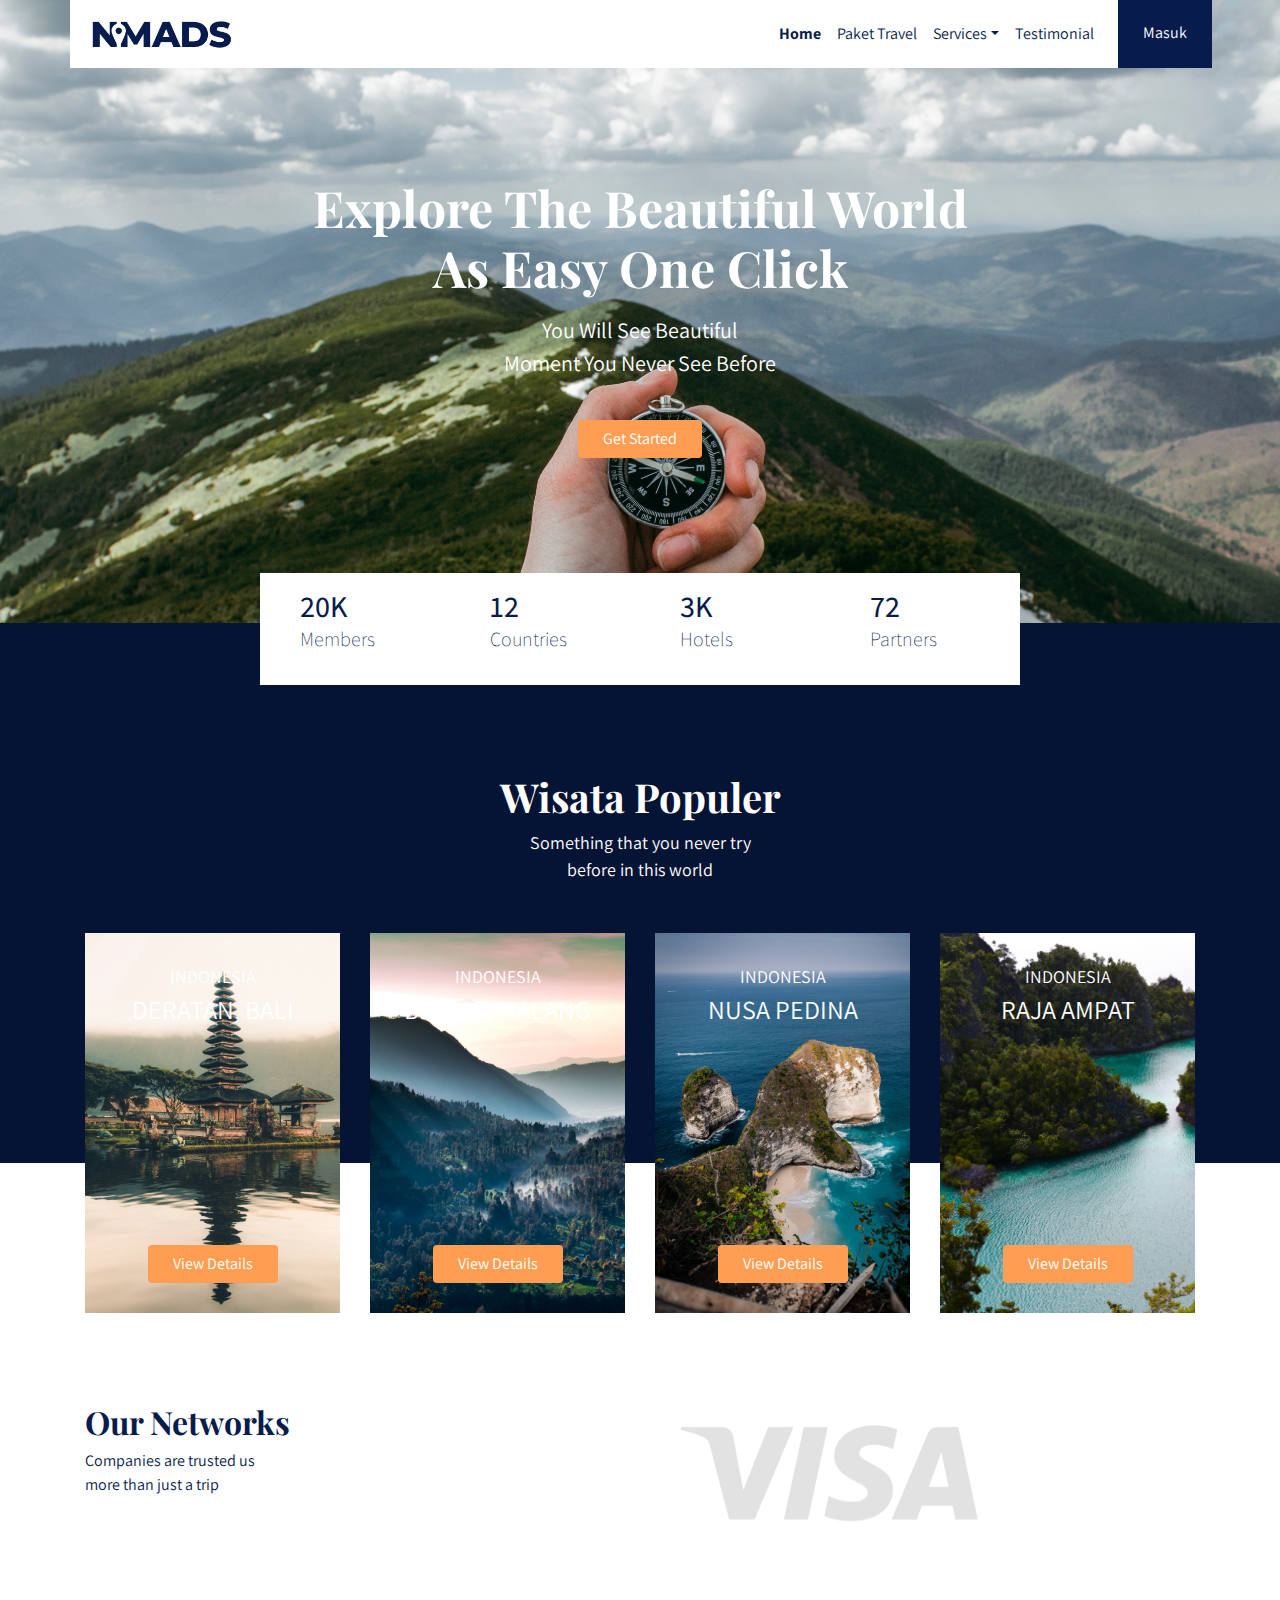
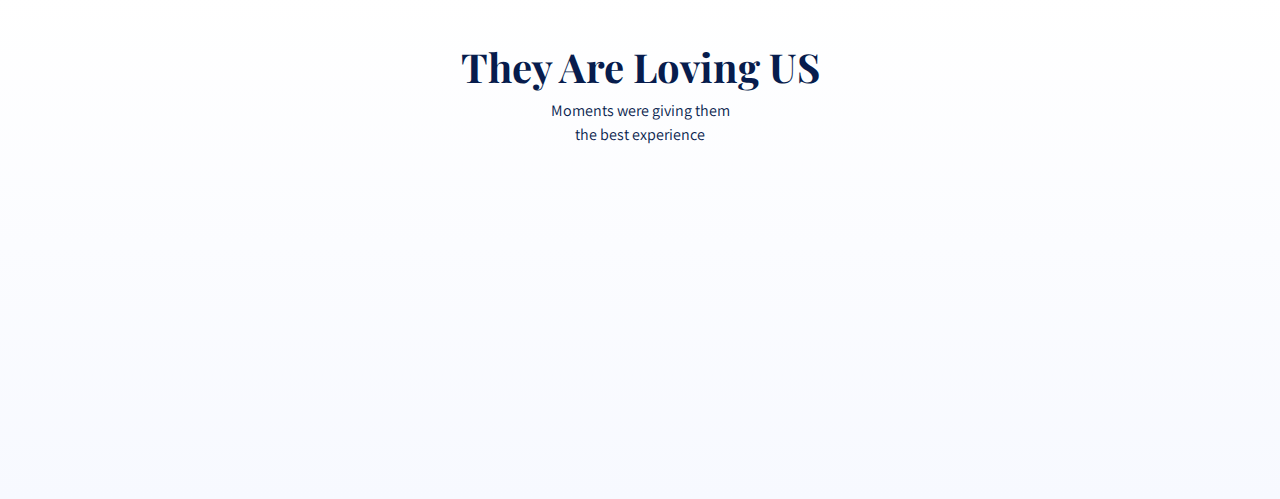
==== index.html @ 349128a0 "baru sampe testimonial" ====
<!DOCTYPE html>
<html lang="en">

<head>
    <meta charset="UTF-8">
    <meta name="viewport" content="width=device-width, initial-scale=1.0">
    <link rel="stylesheet" href="frontend/libraries/bootstrap/css/bootstrap.css">
    <link
        href="https://fonts.googleapis.com/css?family=Assistant:200,300,400,600,700,800|Playfair+Display:400,400i,500,500i,600,600i,700,700i,800,800i,900,900i&display=swap"
        rel="stylesheet">
    <link rel="stylesheet" href="frontend/styles/main.css">
    <title>Document</title>
</head>

<body>
    <!-- navbar -->
    <div class="container">
        <nav class="row navbar navbar-expand-lg navbar-light bg-white">
            <a href="#" class="navbar-brand"><img src="frontend/images/logo.png" alt="logo nomand"></a>
            <button class="navbar-toggler navbar-toggler-right" type="button" data-toggle="collapse"
                data-target="#navb">
                <span class="navbar-toggler-icon"></span>
            </button>
            <div class="collapse navbar-collapse" id="#navb">
                <ul class="navbar-nav ml-auto mr-3">
                    <li class="nav-item mx md-2">
                        <a href="#" class="nav-link active">Home</a>
                    </li>
                    <li class="nav-item mx md-2">
                        <a href="#" class="nav-link">Paket Travel</a>
                    </li>
                    <li class="nav-item dropdown">
                        <a href="#" class="nav-link dropdown-toggle" id="navbardrop" data-toggle="dropdown">Services</a>
                        <div class="dropdown-menu">
                            <a href="#" class="dropdown-item">Link1</a>
                            <a href="#" class="dropdown-item">Link2</a>
                            <a href="#" class="dropdown-item">Link3</a>
                        </div>
                    </li>
                    <li class="nav-item mx md-2">
                        <a href="#" class="nav-link">Testimonial</a>
                    </li>
                </ul>
                <!-- Moblie Button -->
                <form action="" class="form-inline d-sm-block d-md-none">
                    <button class="btn btn-login my-2 my-sm-0">
                        Masuk
                    </button>
                </form>
                <!-- Dekstop Button -->
                <form action="" class="form-inline my-2 my-lg-0 d-none d-md-block">
                    <button class="btn btn-login btn-navbar-right my-2 my-sm-0 px-4">
                        Masuk
                    </button>
                </form>
            </div>
        </nav>
    </div>
    <!-- header -->
    <header class="text-center">
        <h1>Explore The Beautiful World <br />As Easy One Click</h1>
        <p class="mt-3">You Will See Beautiful <br /> Moment You Never See Before</p>
        <a href="#" class="btn btn-get-started px-4 mt-4">
            Get Started
        </a>
    </header>
    <main>
        <div class="container">
            <section class="section-stats row justify-content-center" id="stats">
                <div class="col-3 col-md-2 stats-detail">
                    <h2>20K</h2>
                    <p>Members</p>
                </div>
                <div class="col-3 col-md-2 stats-detail">
                    <h2>12</h2>
                    <p>Countries</p>
                </div>
                <div class="col-3 col-md-2 stats-detail">
                    <h2>3K</h2>
                    <p>Hotels</p>
                </div>
                <div class="col-3 col-md-2 stats-detail">
                    <h2>72</h2>
                    <p>Partners</p>
                </div>
            </section>
        </div>
        <section class="section-popular" id="popular">
            <div class="container">
                <div class="row">
                    <div class="col text-center section-popular-heading">
                        <h2>Wisata Populer</h2>
                        <p>Something that you never try <br /> before in this world</p>
                    </div>
                </div>
            </div>
        </section>
        <section class="section-popular-content" id="popularContent">
            <div class="container">
                <div class="section-popular-travel row justify-content-center">
                    <div class="col-sm-6 col-md-4 col-lg-3">
                        <div class="card-travel text-center d-flex flex-column"
                            style="background-image: url('frontend/images/bali.jpg');">
                            <div class="travel-country">INDONESIA</div>
                            <div class="travel-location">DERATAN, BALI</div>
                            <div class="travel-button mt-auto">
                                <a href="#" class="btn btn-travel-details px-4"> View Details</a>
                            </div>
                        </div>
                    </div>
                    <div class="col-sm-6 col-md-4 col-lg-3">
                        <div class="card-travel text-center d-flex flex-column"
                            style="background-image: url('frontend/images/bromo.jpg');">
                            <div class="travel-country">INDONESIA</div>
                            <div class="travel-location">BROMO, MALANG</div>
                            <div class="travel-button mt-auto">
                                <a href="#" class="btn btn-travel-details px-4"> View Details</a>
                            </div>
                        </div>
                    </div>
                    <div class="col-sm-6 col-md-4 col-lg-3">
                        <div class="card-travel text-center d-flex flex-column"
                            style="background-image: url('frontend/images/nusa_pedina.jpg');">
                            <div class="travel-country">INDONESIA</div>
                            <div class="travel-location">NUSA PEDINA</div>
                            <div class="travel-button mt-auto">
                                <a href="#" class="btn btn-travel-details px-4"> View Details</a>
                            </div>
                        </div>
                    </div>
                    <div class="col-sm-6 col-md-4 col-lg-3">
                        <div class="card-travel text-center d-flex flex-column"
                            style="background-image: url('frontend/images/raja_ampat.jpg');">
                            <div class="travel-country">INDONESIA</div>
                            <div class="travel-location">RAJA AMPAT</div>
                            <div class="travel-button mt-auto">
                                <a href="#" class="btn btn-travel-details px-4"> View Details</a>
                            </div>
                        </div>
                    </div>
                </div>
            </div>
        </section>
        <section class="section-networks" id="networks">
            <div class="container">
                <div class="row">
                    <div class="col-md-4">
                        <h2>Our Networks</h2>
                        <p>Companies are trusted us <br /> more than just a trip</p>
                    </div>
                    <div class="col-md-8 text-center">
                        <img src="frontend/images/visa.png" alt="" class="img-partner">
                    </div>
                </div>
            </div>
        </section>
        <section class="section-testimonial-heading" id="testimonialHeading">
            <div class="container">
                <div class="row">
                    <div class="col text-center">
                        <h2>They Are Loving US</h2>
                        <p>Moments were giving them <br/> the best experience</p>
                    </div>
                </div>
            </div>
        </section>

    </main>
    <script src="frontend/libraries/jquery/jquery-3.4.1.min.js"></script>
    <script src="frontend/libraries/bootstrap/js/bootstrap.js"></script>
    <script src="frontend/libraries/retina/retina.min.js"></script>
</body>

</html>
---- frontend/styles/main.css ----
body {
  background-color: #e4e6eb;
  font-family: 'Assistant', sans-serif;
  color: #071C4d;
}

.navbar-brand img {
  max-height: 40px;
}

.navbar-light .navbar-nav .nav-link {
  color: #071c4d;
}

.navbar-light .navbar-nav .nav-link.active {
  font-weight: bold;
  color: #071c4d !important;
}

.btn-navbar-right {
  margin-top: -10px !important;
  margin-bottom: -8px !important;
  margin-right: -18px !important;
  height: 70px;
  border-radius: 0px;
}

.btn-login {
  background-color: #071C4d;
  color: #ffffff;
}

.btn-login:hover {
  background-color: #1E3771;
  color: #ffffff;
}

header {
  padding: 180px 0 165px;
  background-image: url("../images/header.jpg");
  background-size: cover;
  margin-top: -70px;
}

header h1,
header p {
  color: white;
}

header h1 {
  font-family: 'Playfair Display', serif;
  font-weight: bold;
  font-size: 50px;
}

header p {
  font-size: 22px;
}

header .btn-get-started {
  background-color: #ff9e53;
  color: white;
}

header .btn-get-started:hover {
  background-color: #ffaa69;
  color: white;
}

.section-stats {
  margin-top: -50px;
}

.section-stats .stats-detail {
  padding: 15px;
  background-color: white;
  padding-left: 40px;
}

.section-stats h2 {
  font-size: 30px;
  margin-bottom: 0;
}

.section-stats p {
  font-size: 20px;
  font-weight: lighter;
}

.section-popular {
  min-height: 540px;
  background-color: #051334;
  margin-top: -62px;
  margin-bottom: -230px;
}

.section-popular .section-popular-heading {
  margin-top: 150px;
}

.section-popular .section-popular-heading h2,
.section-popular .section-popular-heading p {
  color: white;
}

.section-popular .section-popular-heading h2 {
  font-family: 'Playfair Display', serif;
  font-weight: bold;
  font-size: 40px;
}

.section-popular .section-popular-heading p {
  font-size: 18px;
}

.section-popular-content .section-popular-travel .card-travel {
  min-height: 380px;
  background-color: white;
  color: white;
  padding: 30px;
  background-size: cover;
  margin-bottom: 20px;
}

.section-popular-content .section-popular-travel .travel-country {
  font-size: 18px;
  color: white;
}

.section-popular-content .section-popular-travel .travel-location {
  font-size: 26px;
  color: white;
}

.section-popular-content .section-popular-travel .travel-button .btn-travel-details {
  background-color: #ff9e53;
  color: white;
}

.section-popular-content .section-popular-travel .travel-button .btn-travel-details:hover {
  background-color: #ffaa69;
  color: white;
}

.section-networks {
  background-color: white;
  margin-top: -170px;
  padding-top: 240px;
  padding-bottom: 50px;
}

.section-networks h2 {
  font-family: 'Playfair Display', serif;
  font-weight: bold;
}

.section-networks img {
  max-width: 100%;
}

.section-testimonial-heading {
  padding-top: 50px;
  min-height: 506px;
  background: -webkit-gradient(linear, left top, left bottom, from(white), to(#f7f9ff));
  background: linear-gradient(white 0%, #f7f9ff 100%);
}

.section-testimonial-heading h2 {
  font-family: 'Playfair Display', serif;
  font-weight: bold;
  font-size: 40px;
}
/*# sourceMappingURL=main.css.map */
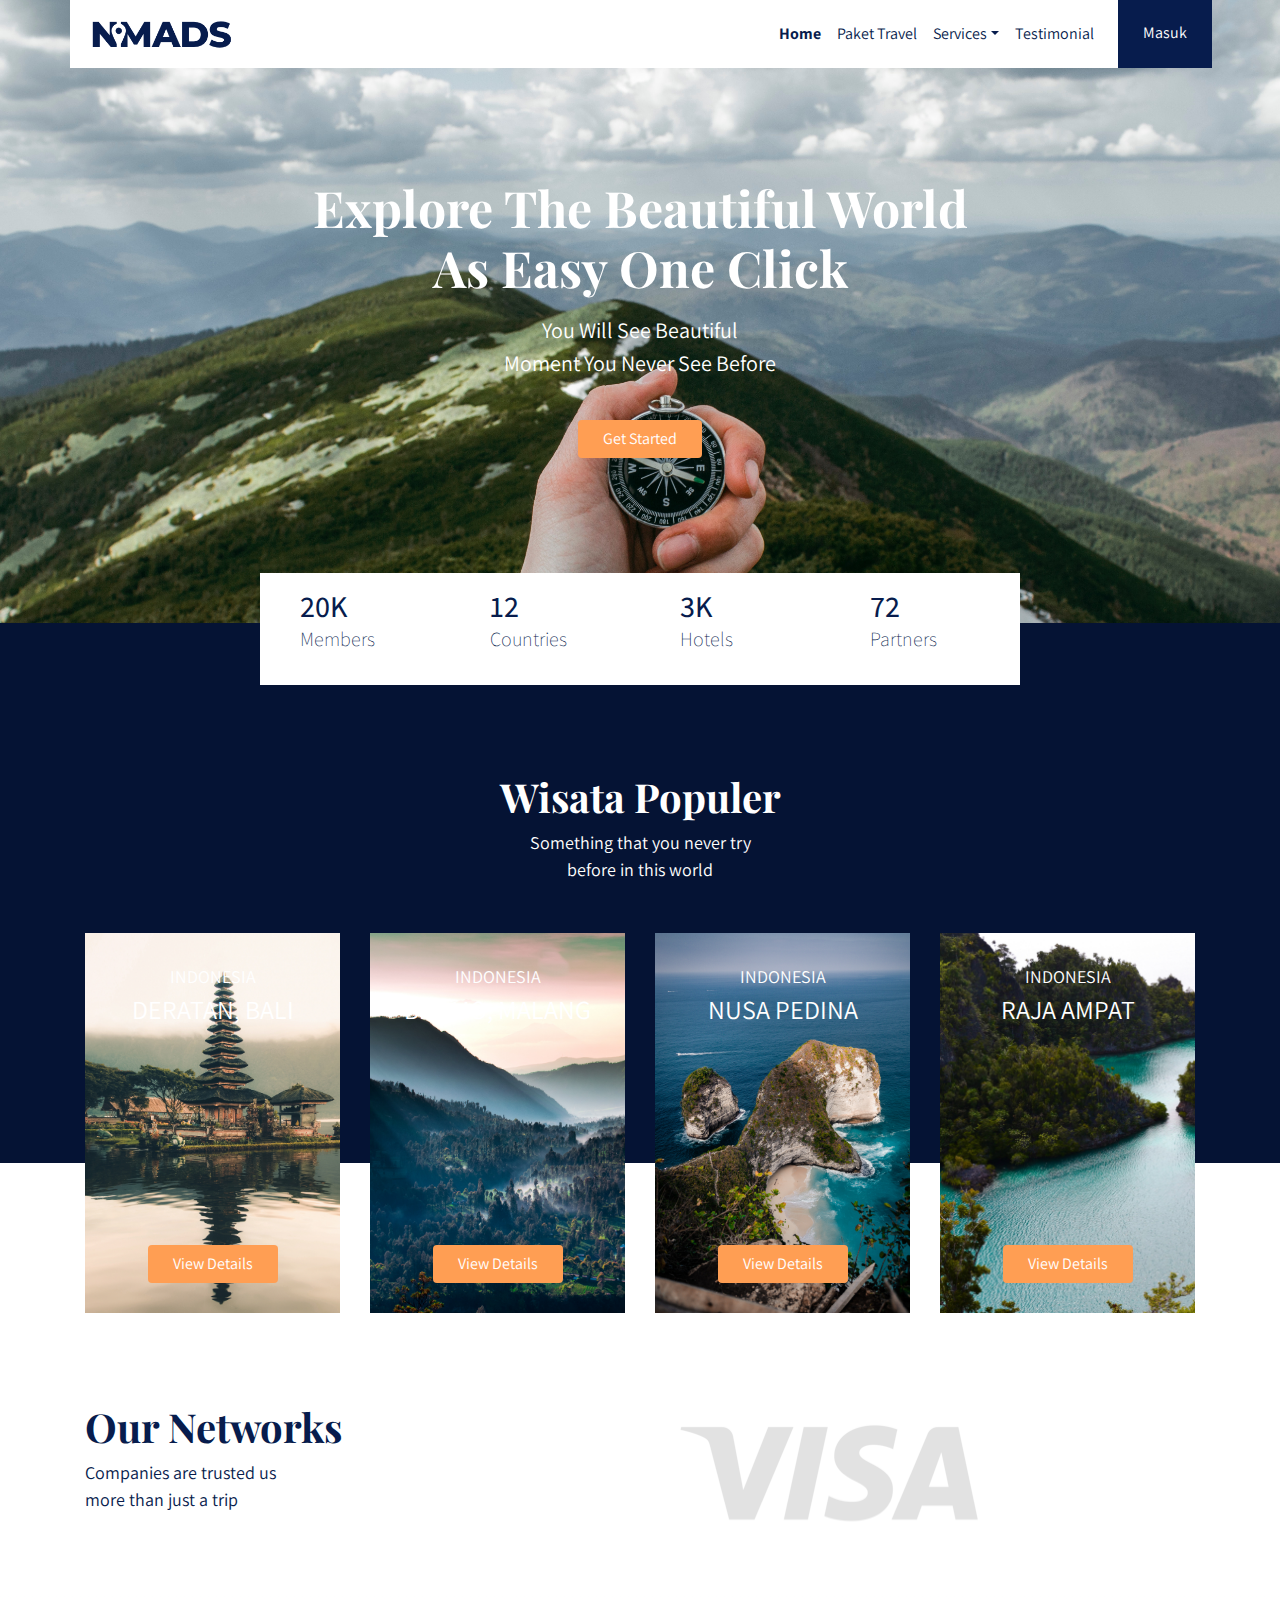
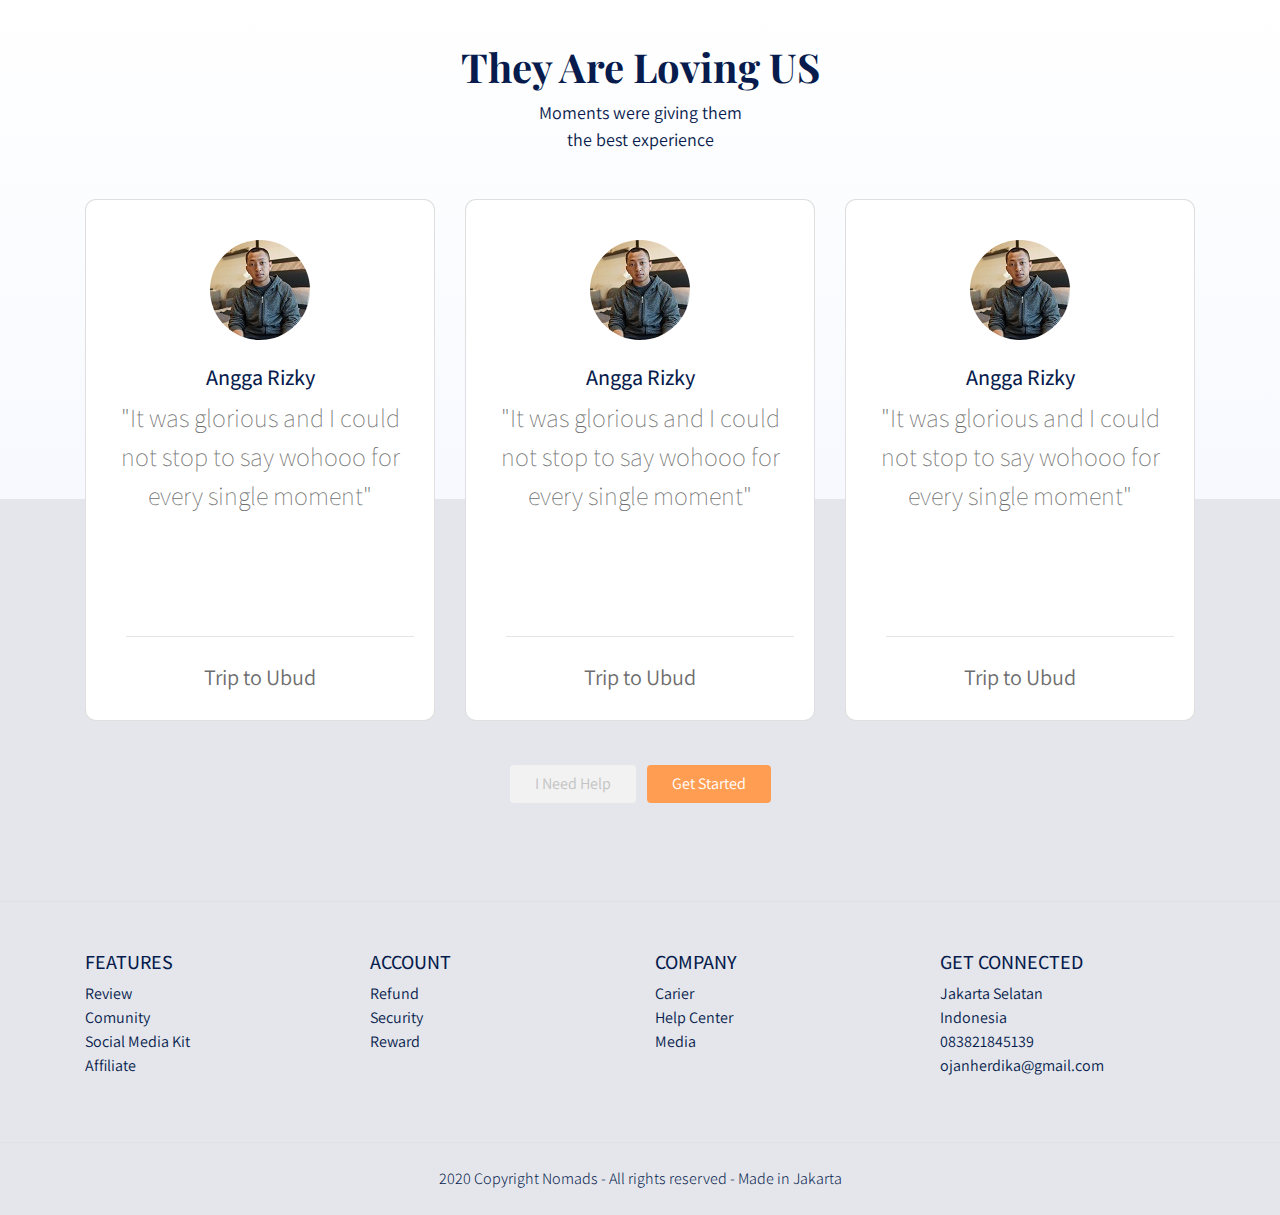
==== commit cdeaab13: "HOME PAGE DONE!" ====
--- a/index.html
+++ b/index.html
@@ -159,13 +159,120 @@
                 <div class="row">
                     <div class="col text-center">
                         <h2>They Are Loving US</h2>
-                        <p>Moments were giving them <br/> the best experience</p>
-                    </div>
-                </div>
-            </div>
-        </section>
-
+                        <p>Moments were giving them <br /> the best experience</p>
+                    </div>
+                </div>
+            </div>
+        </section>
+        <section class="section section-testimonial-content" id="testimonialContent">
+            <div class="container">
+                <div class="section-popular-travel row justify-content-center">
+                    <div class="col-sm-6 col-md-6 col-lg-4">
+                        <div class="card card-testimonial text-center">
+                            <div class="testimonial-content">
+                                <img src="frontend/images/anggaphoto.png" alt="user" class="mb-4 rounded-circle">
+                                <h3 class="mb4">Angga Rizky</h3>
+                                <p class="testimonial">
+                                    "It was glorious and I could not stop to say wohooo for every single moment"
+                                </p>
+                            </div>
+                            <hr>
+                            <p class="trip-to mt-2">
+                                Trip to Ubud
+                            </p>
+                        </div>
+                    </div>
+                    <div class="col-sm-6 col-md-6 col-lg-4">
+                        <div class="card card-testimonial text-center">
+                            <div class="testimonial-content">
+                                <img src="frontend/images/anggaphoto.png" alt="user" class="mb-4 rounded-circle">
+                                <h3 class="mb4">Angga Rizky</h3>
+                                <p class="testimonial">
+                                    "It was glorious and I could not stop to say wohooo for every single moment"
+                                </p>
+                            </div>
+                            <hr>
+                            <p class="trip-to mt-2">
+                                Trip to Ubud
+                            </p>
+                        </div>
+                    </div>
+                    <div class="col-sm-6 col-md-6 col-lg-4">
+                        <div class="card card-testimonial text-center">
+                            <div class="testimonial-content">
+                                <img src="frontend/images/anggaphoto.png" alt="user" class="mb-4 rounded-circle">
+                                <h3 class="mb4">Angga Rizky</h3>
+                                <p class="testimonial">
+                                    "It was glorious and I could not stop to say wohooo for every single moment"
+                                </p>
+                            </div>
+                            <hr>
+                            <p class="trip-to mt-2">
+                                Trip to Ubud
+                            </p>
+                        </div>
+                    </div>
+                </div>
+                <div class="row">
+                    <div class="col-12 text-center">
+                        <a href="#" class="btn btn-need-help px-4 mt-4 mx-1">I Need Help</a>
+                        <a href="#" class="btn btn-get-started px-4 mt-4 mx-1">Get Started</a>
+                    </div>
+                </div>
+            </div>
+        </section>
     </main>
+    <footer class="section-footer mt-5 mb-4 border-top">
+        <div class="container pt-5 pb-5">
+            <div class="row justify-content-center">
+                <div class="col-12">
+                    <div class="row">
+                        <div class="col-12 col-lg-3">
+                            <h5>FEATURES</h5>
+                            <ul class="list-unstyled">
+                                <li><a href="#">Review</a></li>
+                                <li><a href="#">Comunity</a></li>
+                                <li><a href="#">Social Media Kit</a></li>
+                                <li><a href="#">Affiliate</a></li>
+                            </ul>
+                        </div>
+                        <div class="col-12 col-lg-3">
+                            <h5>ACCOUNT</h5>
+                            <ul class="list-unstyled">
+                                <li><a href="#">Refund</a></li>
+                                <li><a href="#">Security</a></li>
+                                <li><a href="#">Reward</a></li>
+                            </ul>
+                        </div>
+                        <div class="col-12 col-lg-3">
+                            <h5>COMPANY</h5>
+                            <ul class="list-unstyled">
+                                <li><a href="#">Carier</a></li>
+                                <li><a href="#">Help Center</a></li>
+                                <li><a href="#">Media</a></li>
+                            </ul>
+                        </div>
+                        <div class="col-12 col-lg-3">
+                            <h5>GET CONNECTED</h5>
+                            <ul class="list-unstyled">
+                                <li><a href="#">Jakarta Selatan</a></li>
+                                <li><a href="#">Indonesia</a></li>
+                                <li><a href="#">083821845139</a></li>
+                                <li><a href="#">ojanherdika@gmail.com</a></li>
+                            </ul>
+                        </div>
+                    </div>
+                </div>
+            </div>
+        </div>
+        <div class="container-fluid">
+            <div class="row border-top justify-content-center align-items-center pt-4">
+                <div class="col-auto text-gray-500 font-weight-light">
+                    2020 Copyright Nomads - All rights reserved - Made in Jakarta
+                </div>
+            </div>
+        </div>
+    </footer>
     <script src="frontend/libraries/jquery/jquery-3.4.1.min.js"></script>
     <script src="frontend/libraries/bootstrap/js/bootstrap.js"></script>
     <script src="frontend/libraries/retina/retina.min.js"></script>
--- a/frontend/styles/main.css
+++ b/frontend/styles/main.css
@@ -152,6 +152,11 @@
 .section-networks h2 {
   font-family: 'Playfair Display', serif;
   font-weight: bold;
+  font-size: 40px;
+}
+
+.section-networks p {
+  font-size: 18px;
 }
 
 .section-networks img {
@@ -170,4 +175,70 @@
   font-weight: bold;
   font-size: 40px;
 }
+
+.section-testimonial-heading p {
+  font-size: 18px;
+}
+
+.section-testimonial-content {
+  margin-top: -300px;
+  padding-bottom: 50px;
+}
+
+.section-testimonial-content .card-testimonial {
+  padding: 40px 20px 10px;
+  border-radius: 11px;
+  margin-bottom: 20px;
+}
+
+.section-testimonial-content .card-testimonial .testimonial-content {
+  min-height: 380px;
+}
+
+.section-testimonial-content .card-testimonial h3 {
+  font-size: 22px;
+}
+
+.section-testimonial-content .card-testimonial .testimonial {
+  font-weight: 200;
+  font-size: 26px;
+  text-align: center;
+  color: #6e6e6e;
+  min-height: 160px;
+}
+
+.section-testimonial-content .card-testimonial .trip-to {
+  font-weight: normal;
+  font-size: 22px;
+  color: #6e6e6e;
+}
+
+.section-testimonial-content .card-testimonial hr {
+  margin-left: 20px;
+  scroll-margin-right: 20px;
+}
+
+.section-testimonial-content .btn-get-started {
+  background-color: #ff9e53;
+  color: #fff;
+}
+
+.section-testimonial-content .btn-get-started:hover {
+  background-color: #ffaa69;
+  color: #fff;
+}
+
+.section-testimonial-content .btn-need-help {
+  background-color: #f2f2f2;
+  color: #c3c3c3;
+}
+
+.section-testimonial-content .btn-need-help:hover {
+  background-color: #FAFAFA;
+  color: #c3c3c3;
+}
+
+.section-footer a {
+  color: #071C4d;
+}
 /*# sourceMappingURL=main.css.map */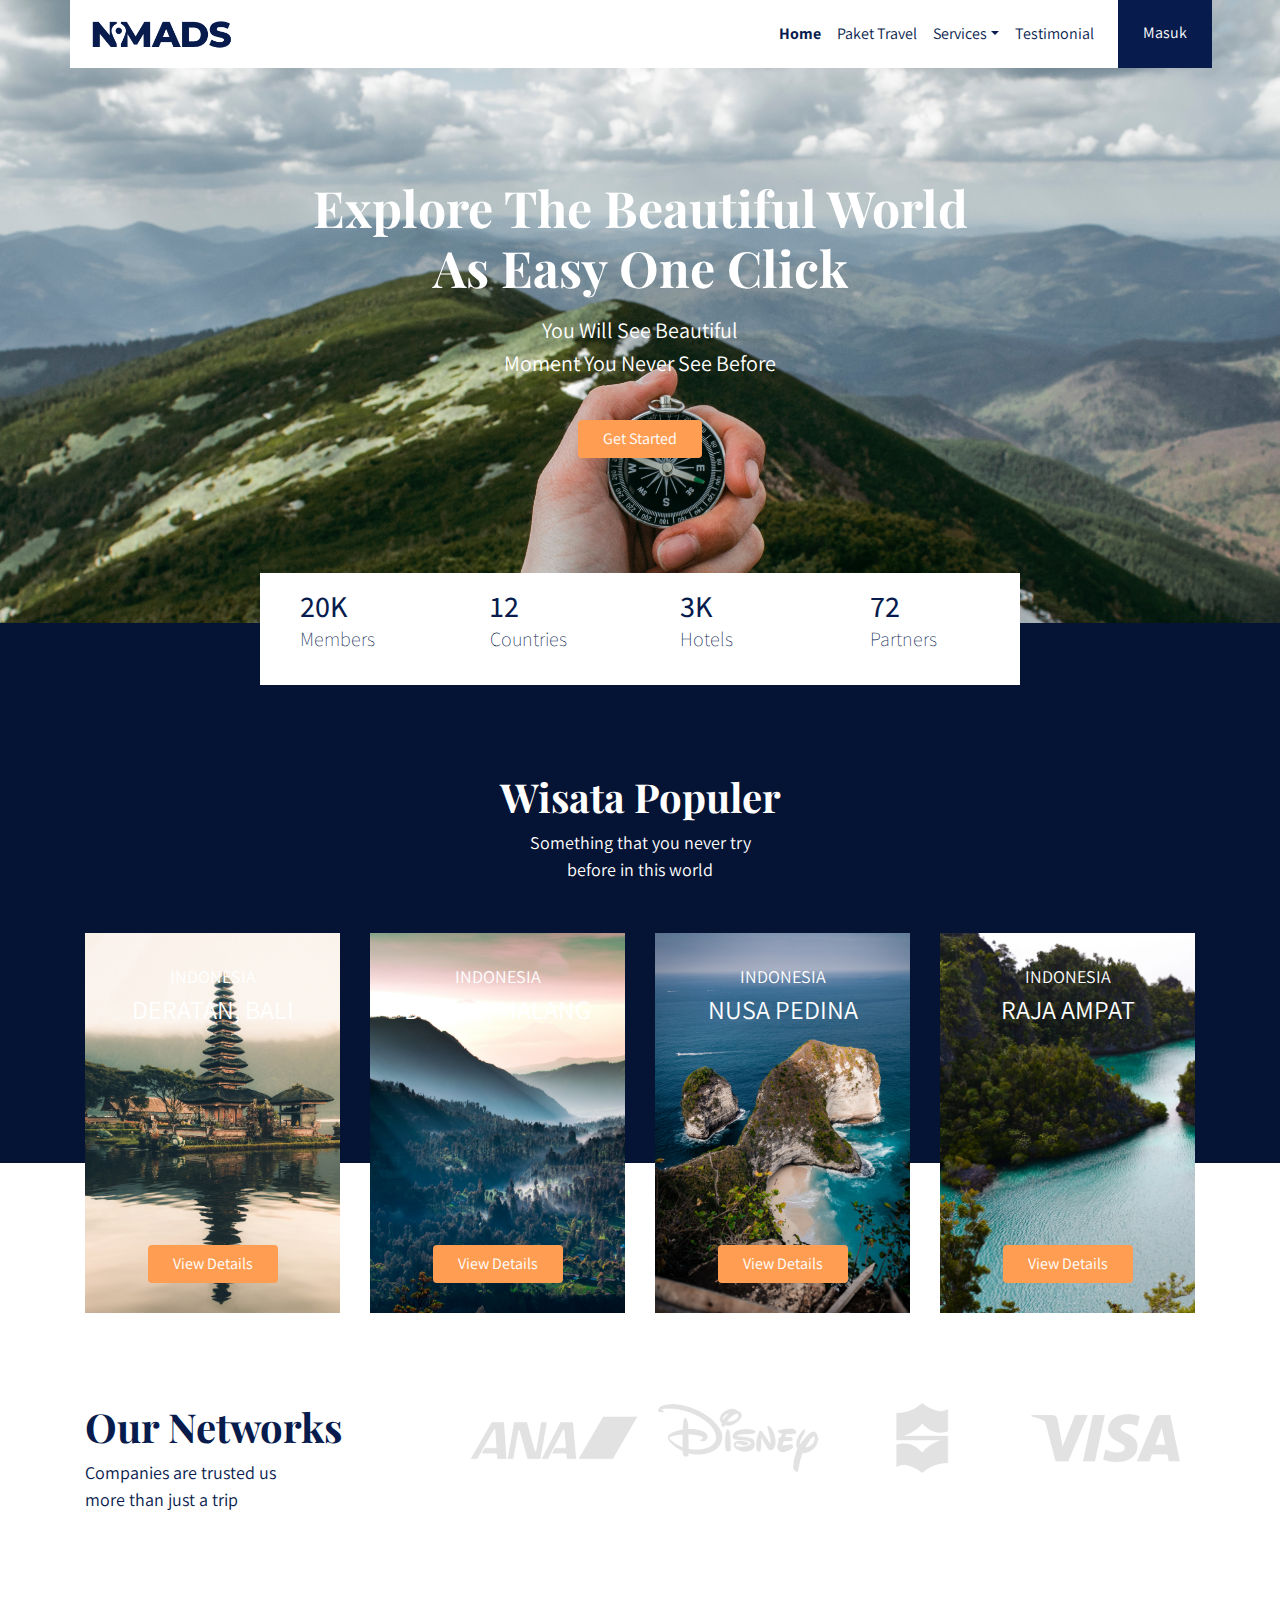
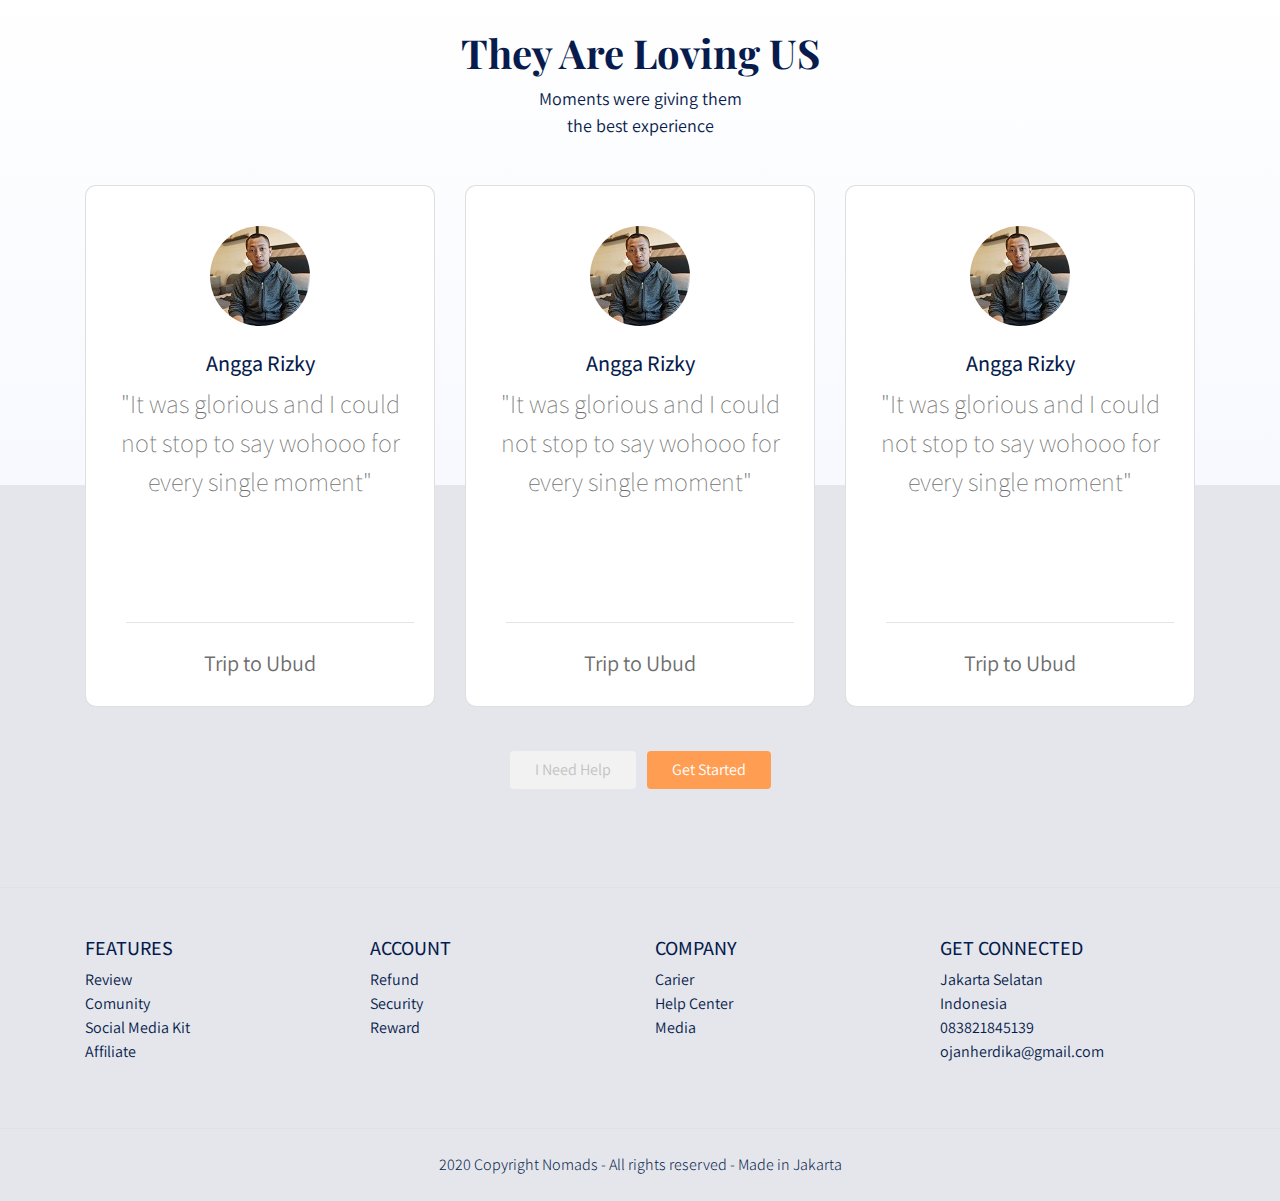
==== commit 0a081578: "add detail page (done)" ====
--- a/index.html
+++ b/index.html
@@ -27,7 +27,7 @@
                         <a href="#" class="nav-link active">Home</a>
                     </li>
                     <li class="nav-item mx md-2">
-                        <a href="#" class="nav-link">Paket Travel</a>
+                        <a href="detail.html" class="nav-link">Paket Travel</a>
                     </li>
                     <li class="nav-item dropdown">
                         <a href="#" class="nav-link dropdown-toggle" id="navbardrop" data-toggle="dropdown">Services</a>
@@ -149,7 +149,7 @@
                         <p>Companies are trusted us <br /> more than just a trip</p>
                     </div>
                     <div class="col-md-8 text-center">
-                        <img src="frontend/images/visa.png" alt="" class="img-partner">
+                        <img src="frontend/images/partner.png" alt="" class="img-partner">
                     </div>
                 </div>
             </div>
--- a/frontend/styles/main.css
+++ b/frontend/styles/main.css
@@ -241,4 +241,113 @@
 .section-footer a {
   color: #071C4d;
 }
+
+.section-details-header {
+  min-height: 310px;
+  background: #e4e6eb;
+  margin-top: -68px;
+}
+
+.section-details-content {
+  margin-top: -210px;
+  min-height: 100vh;
+}
+
+.section-details-content .breadcrumb {
+  background-color: transparent;
+  padding: 0;
+  margin-bottom: 30px;
+}
+
+.section-details-content .breadcrumb-item.active {
+  font-weight: bold;
+  color: #071c4d;
+}
+
+.section-details-content .card-details {
+  padding: 30px;
+  border-radius: 11px;
+}
+
+.section-details-content .card-details h1 {
+  font-size: 26px;
+}
+
+.section-details-content .card-details h2 {
+  font-size: 20px;
+}
+
+.section-details-content .card-details p {
+  font-size: 18px;
+  color: #b1b1b1;
+}
+
+.section-details-content .card-right {
+  border-bottom-left-radius: 0;
+  border-bottom-right-radius: 0;
+  border-bottom: 0;
+}
+
+.section-details-content .features {
+  margin-top: 20px;
+}
+
+.section-details-content .features h3 {
+  font-size: 18px;
+  color: #071C4d;
+  margin-bottom: 0;
+}
+
+.section-details-content .features p {
+  margin-bottom: 0;
+}
+
+.section-details-content .features .description {
+  margin-left: 10px;
+  overflow: hidden;
+  float: left;
+}
+
+.section-details-content .features .features-image {
+  width: 45px;
+  height: 45px;
+  float: left;
+}
+
+.section-details-content .gallery .xzoom-container {
+  display: block;
+}
+
+.section-details-content .gallery .xzoom-container .xzoom {
+  width: 100%;
+  -webkit-box-shadow: none;
+          box-shadow: none;
+  margin-bottom: 10px;
+}
+
+.section-details-content .gallery .xzoom-container .xactive {
+  border: 3px solid #1abc9c;
+  -webkit-box-shadow: none;
+          box-shadow: none;
+}
+
+.section-details-content .members .member-image {
+  width: 40px;
+  height: 40px;
+}
+
+.section-details-content .join-container {
+  margin-top: -16px;
+}
+
+.section-details-content .btn-join-now {
+  background-color: #ff9e53;
+  color: white;
+  border-radius: none;
+}
+
+.section-details-content .btn-join-now:hover {
+  background-color: #f1bc93;
+  color: white;
+}
 /*# sourceMappingURL=main.css.map */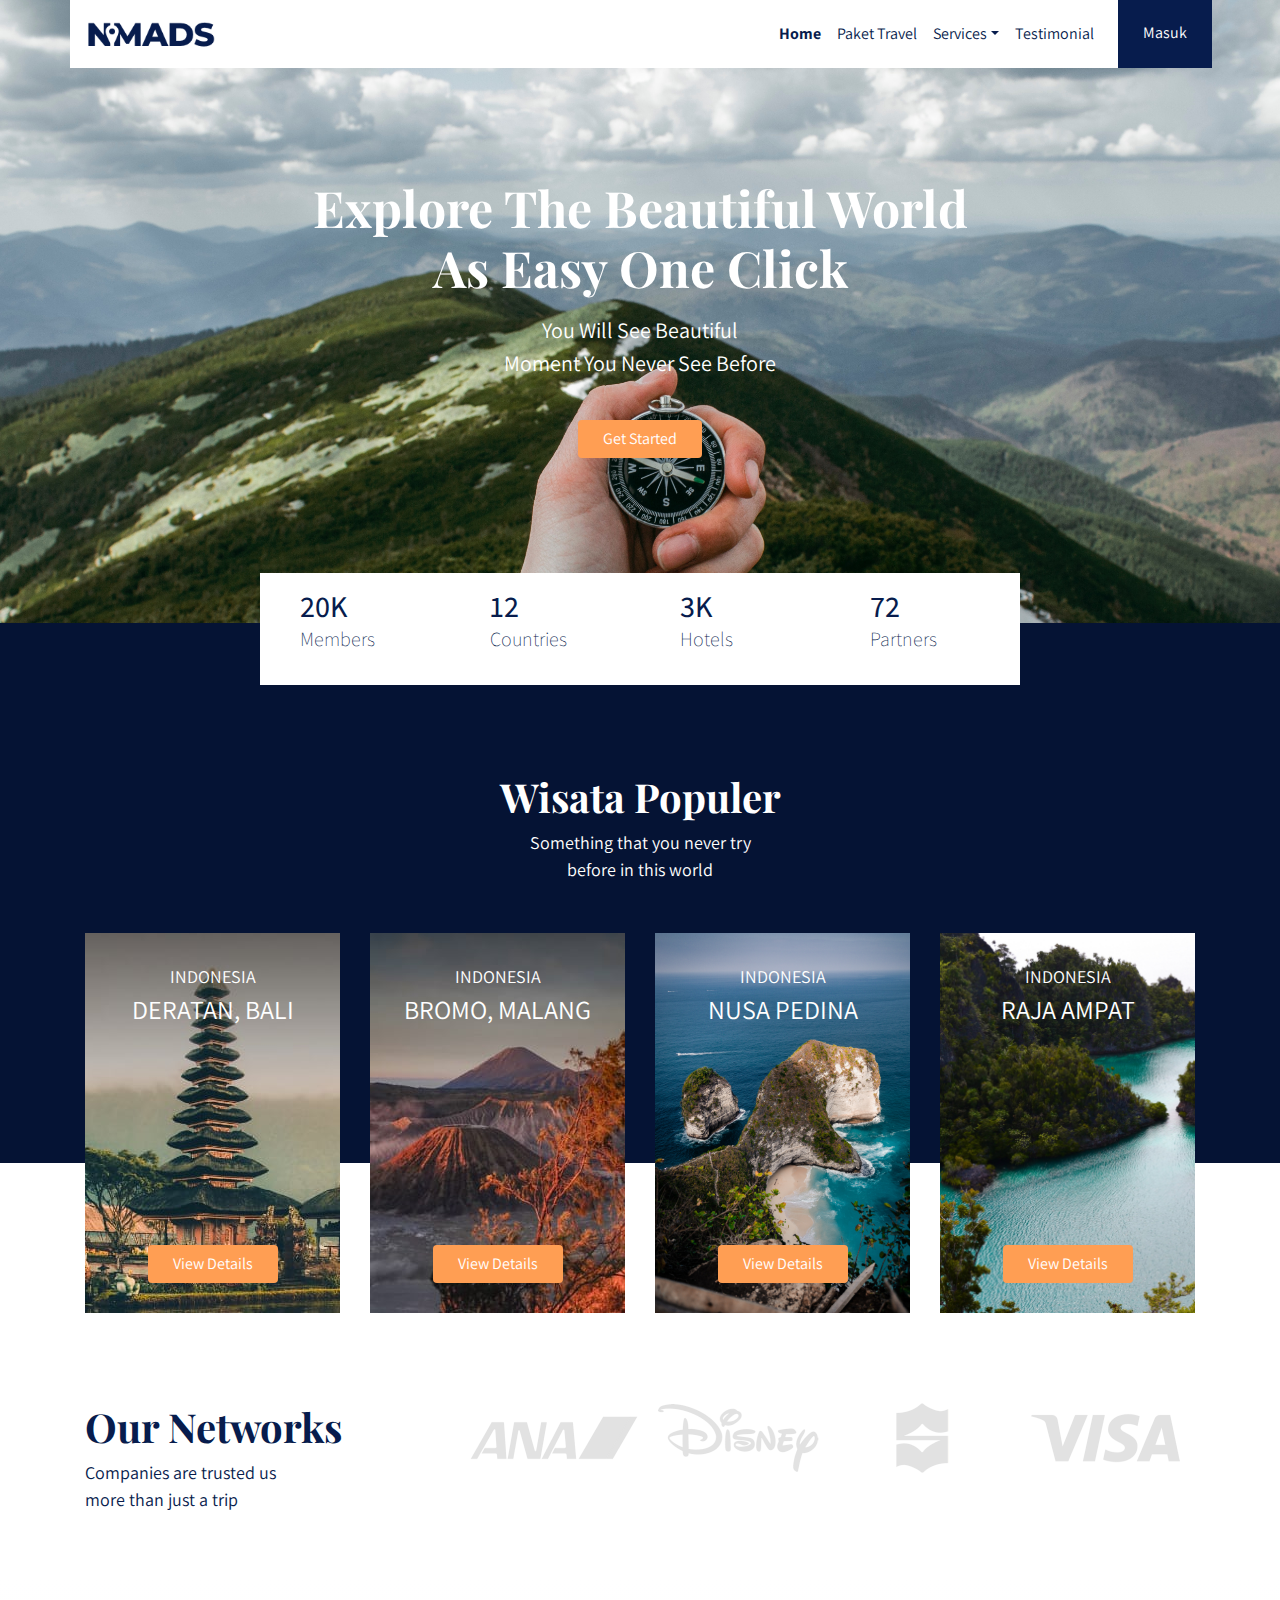
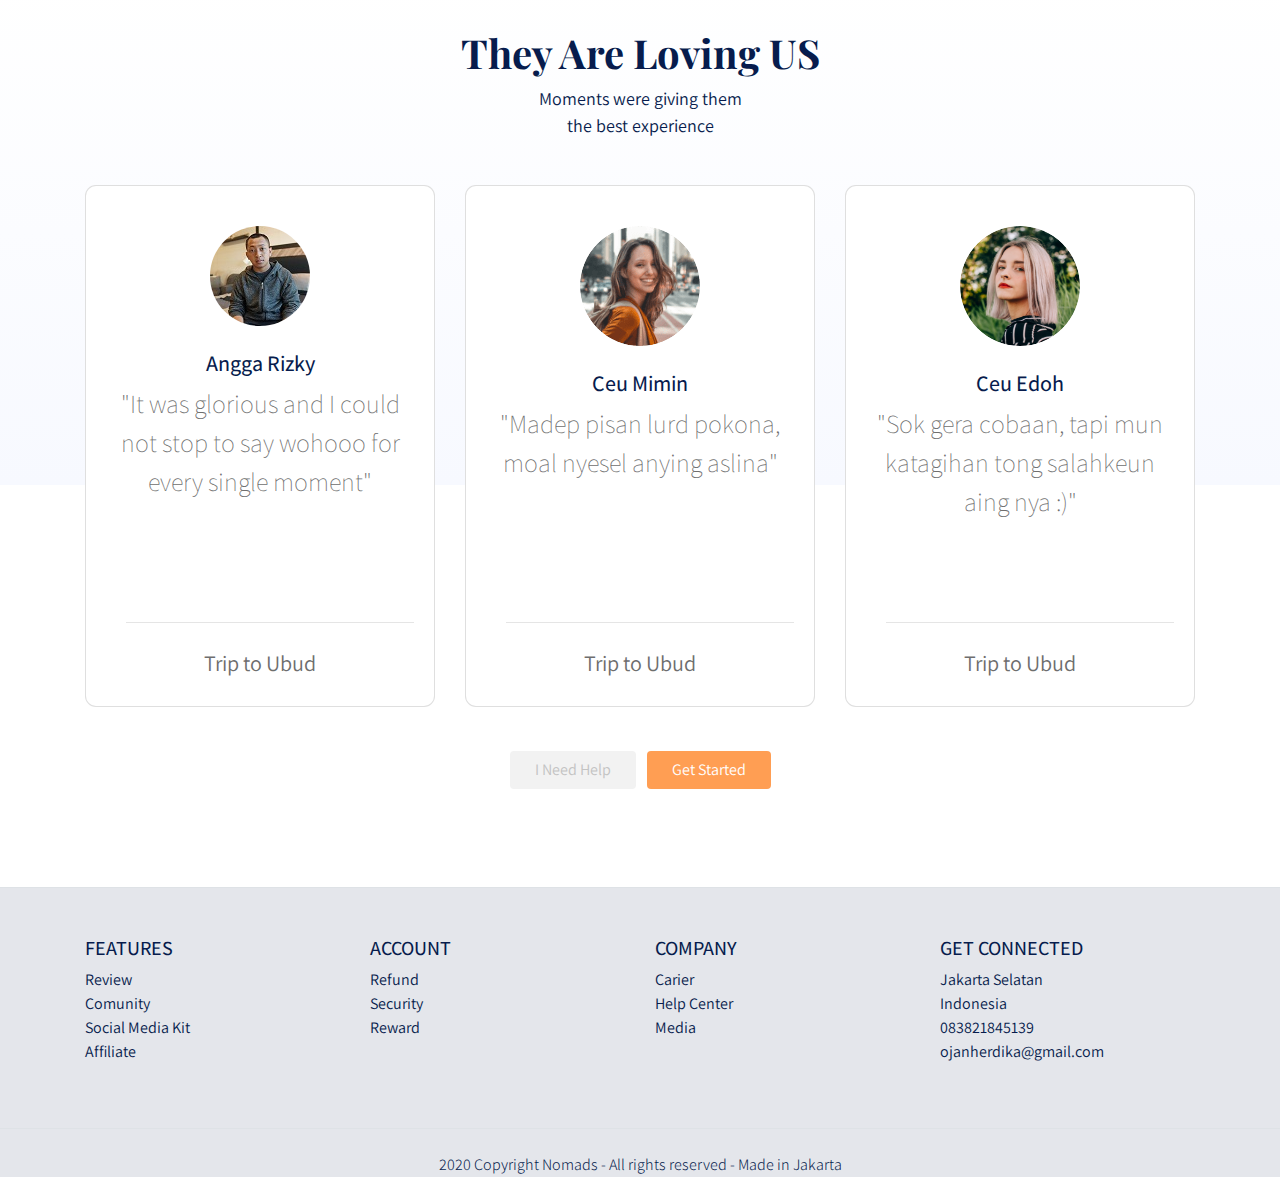
==== commit 53c52aa9: "SLICING DONE!" ====
--- a/index.html
+++ b/index.html
@@ -100,21 +100,21 @@
                 <div class="section-popular-travel row justify-content-center">
                     <div class="col-sm-6 col-md-4 col-lg-3">
                         <div class="card-travel text-center d-flex flex-column"
-                            style="background-image: url('frontend/images/bali.jpg');">
+                            style="background-image: url('frontend/images/travel-1.jpg');">
                             <div class="travel-country">INDONESIA</div>
                             <div class="travel-location">DERATAN, BALI</div>
                             <div class="travel-button mt-auto">
-                                <a href="#" class="btn btn-travel-details px-4"> View Details</a>
-                            </div>
-                        </div>
-                    </div>
-                    <div class="col-sm-6 col-md-4 col-lg-3">
-                        <div class="card-travel text-center d-flex flex-column"
-                            style="background-image: url('frontend/images/bromo.jpg');">
+                                <a href="detail.html" class="btn btn-travel-details px-4"> View Details</a>
+                            </div>
+                        </div>
+                    </div>
+                    <div class="col-sm-6 col-md-4 col-lg-3">
+                        <div class="card-travel text-center d-flex flex-column"
+                            style="background-image: url('frontend/images/travel-2.jpg');">
                             <div class="travel-country">INDONESIA</div>
                             <div class="travel-location">BROMO, MALANG</div>
                             <div class="travel-button mt-auto">
-                                <a href="#" class="btn btn-travel-details px-4"> View Details</a>
+                                <a href="detail.html" class="btn btn-travel-details px-4"> View Details</a>
                             </div>
                         </div>
                     </div>
@@ -124,7 +124,7 @@
                             <div class="travel-country">INDONESIA</div>
                             <div class="travel-location">NUSA PEDINA</div>
                             <div class="travel-button mt-auto">
-                                <a href="#" class="btn btn-travel-details px-4"> View Details</a>
+                                <a href="detail.html" class="btn btn-travel-details px-4"> View Details</a>
                             </div>
                         </div>
                     </div>
@@ -134,7 +134,7 @@
                             <div class="travel-country">INDONESIA</div>
                             <div class="travel-location">RAJA AMPAT</div>
                             <div class="travel-button mt-auto">
-                                <a href="#" class="btn btn-travel-details px-4"> View Details</a>
+                                <a href="detail.html" class="btn btn-travel-details px-4"> View Details</a>
                             </div>
                         </div>
                     </div>
@@ -185,10 +185,10 @@
                     <div class="col-sm-6 col-md-6 col-lg-4">
                         <div class="card card-testimonial text-center">
                             <div class="testimonial-content">
-                                <img src="frontend/images/anggaphoto.png" alt="user" class="mb-4 rounded-circle">
-                                <h3 class="mb4">Angga Rizky</h3>
+                                <img src="frontend/images/avatar-2.png" alt="user" class="mb-4 rounded-circle">
+                                <h3 class="mb4">Ceu Mimin</h3>
                                 <p class="testimonial">
-                                    "It was glorious and I could not stop to say wohooo for every single moment"
+                                    "Madep pisan lurd pokona, moal nyesel anying aslina"
                                 </p>
                             </div>
                             <hr>
@@ -200,10 +200,10 @@
                     <div class="col-sm-6 col-md-6 col-lg-4">
                         <div class="card card-testimonial text-center">
                             <div class="testimonial-content">
-                                <img src="frontend/images/anggaphoto.png" alt="user" class="mb-4 rounded-circle">
-                                <h3 class="mb4">Angga Rizky</h3>
+                                <img src="frontend/images/avatar-3.png" alt="user" class="mb-4 rounded-circle">
+                                <h3 class="mb4">Ceu Edoh</h3>
                                 <p class="testimonial">
-                                    "It was glorious and I could not stop to say wohooo for every single moment"
+                                    "Sok gera cobaan, tapi mun katagihan tong salahkeun aing nya :)"
                                 </p>
                             </div>
                             <hr>
--- a/frontend/styles/main.css
+++ b/frontend/styles/main.css
@@ -1,5 +1,4 @@
 body {
-  background-color: #e4e6eb;
   font-family: 'Assistant', sans-serif;
   color: #071C4d;
 }
@@ -238,6 +237,10 @@
   color: #c3c3c3;
 }
 
+.section-footer {
+  background-color: #e4e6eb;
+}
+
 .section-footer a {
   color: #071C4d;
 }
@@ -278,8 +281,81 @@
 }
 
 .section-details-content .card-details p {
-  font-size: 18px;
   color: #b1b1b1;
+}
+
+.section-details-content h3 {
+  font-size: 14px;
+  font-weight: 600;
+  color: #071c4d;
+}
+
+.section-details-content .disclaimer {
+  font-size: 18px;
+  font-weight: 300;
+  color: #b1b1b1;
+}
+
+.section-details-content .gj-datepicker .datepicker {
+  border-right: 0;
+}
+
+.section-details-content .gj-datepicker .input-group-append .btn {
+  padding-right: 30px;
+}
+
+.section-details-content .trip-information .text-blue {
+  color: #071C4d;
+  font-weight: bold;
+}
+
+.section-details-content .trip-information .text-orange {
+  color: #ff9e53;
+  font-weight: bold;
+}
+
+.section-details-content .payment-instruction {
+  font-weight: 300;
+  font-size: 14px;
+  color: #b1b1b1;
+}
+
+.section-details-content .bank .bank-item h3 {
+  font-size: 18px;
+  color: #071C4d;
+  margin-bottom: 0;
+}
+
+.section-details-content .bank .bank-item p {
+  margin-bottom: 0;
+}
+
+.section-details-content .bank .bank-item .description {
+  padding-left: 10px;
+  overflow: hidden;
+  float: left;
+}
+
+.section-details-content .bank .bank-item .description p {
+  font-weight: normal;
+  font-size: 16px;
+  color: #071C4d;
+}
+
+.section-details-content .bank .bank-image {
+  width: 45px;
+  height: 45px;
+  float: left;
+}
+
+.section-details-content .btn-add-now {
+  background-color: #071C4d;
+  color: #ffffff;
+}
+
+.section-details-content .btn-add-now:hover {
+  background-color: #183886;
+  color: #ffffff;
 }
 
 .section-details-content .card-right {
@@ -350,4 +426,31 @@
   background-color: #f1bc93;
   color: white;
 }
+
+.section-success {
+  height: 90vh;
+}
+
+.section-success h1 {
+  font-weight: 600;
+  font-size: 26px;
+  color: #071C4d;
+}
+
+.section-success p {
+  font-weight: 300;
+  font-size: 18px;
+  color: #b1b1b1;
+}
+
+.section-success .btn-home-page {
+  border-radius: 4px;
+  background-color: #071C4d;
+  color: white;
+}
+
+.section-success .btn-home-page:hover {
+  background-color: #2a488e;
+  color: white;
+}
 /*# sourceMappingURL=main.css.map */